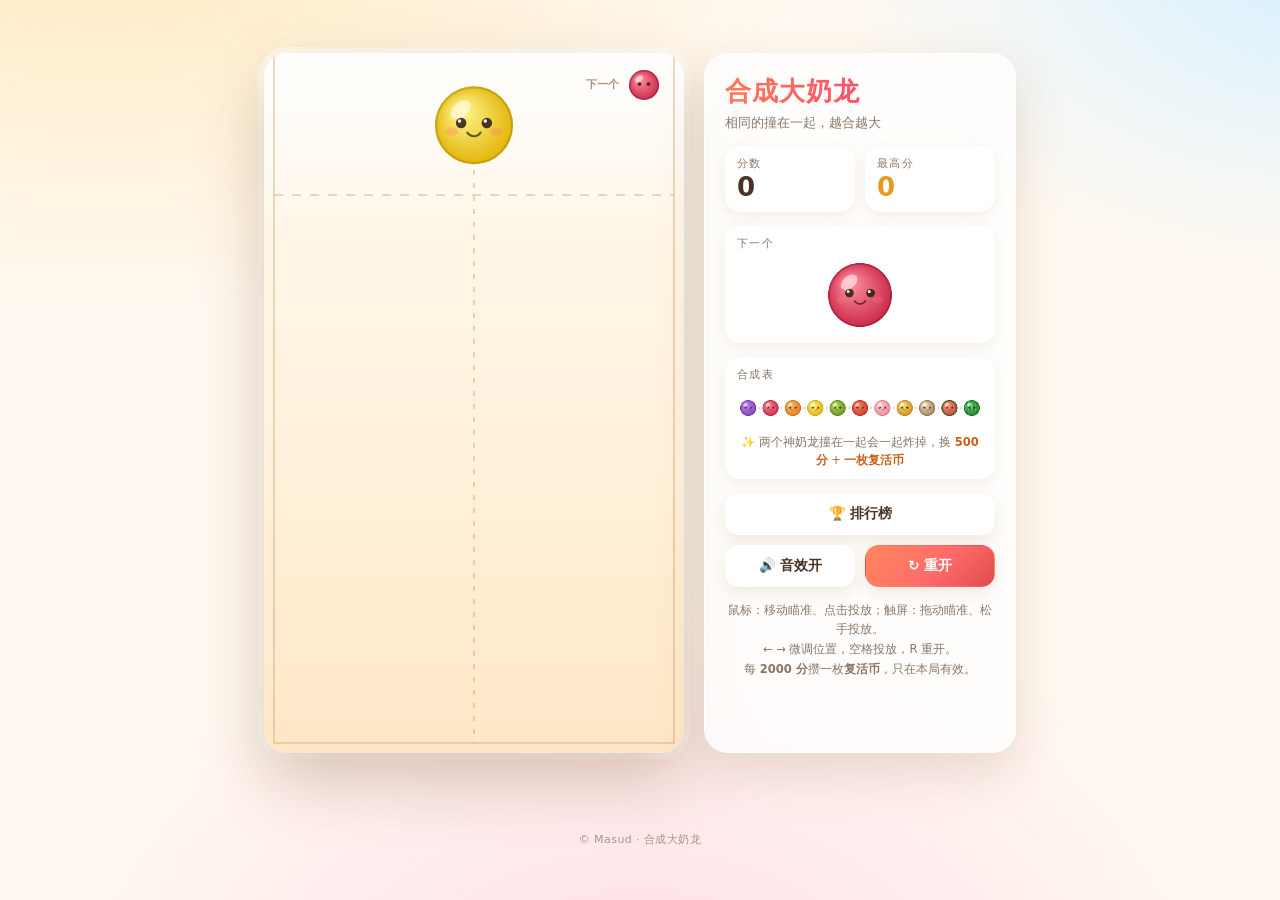
==== nl/index.html @ 16b934cc "Add files via upload" ====
<!DOCTYPE html>
<html lang="zh-CN">
<head>
<meta charset="utf-8">
<meta name="viewport" content="width=device-width, initial-scale=1, maximum-scale=1, user-scalable=no, viewport-fit=cover">
<meta name="theme-color" content="#fff3e0">
<meta name="mobile-web-app-capable" content="yes">
<meta name="apple-mobile-web-app-capable" content="yes">
<meta name="apple-mobile-web-app-status-bar-style" content="default">
<meta name="apple-mobile-web-app-title" content="合成大奶龙">
<meta name="description" content="合成大奶龙 · 纯前端小游戏：拖动瞄准、松手投放，相同的撞在一起合成更大的一只。">
<!-- ↓ Monetag 站点验证：把后台给的 meta 标签粘在下面这一行 ↓ -->

<title>合成大奶龙</title>
<link rel="stylesheet" href="style.css">
</head>
<body>

<main class="app">

  <!-- ===== 游戏区 ===== -->
  <section class="stage" id="stage">
    <canvas id="game" aria-label="合成大奶龙游戏区域"></canvas>

    <!-- 复活币：浮在棋盘左上角。
         刻意不放进顶部信息条 —— 手机上面板是横向 flex，
         多一个卡片会把「分数 / 最高分」挤到 52px 宽还折行（实测面板从 66px 涨到 102px）。
         这里 pointer-events 关掉，永远不会挡住投放。 -->
    <div class="revive-chip" id="reviveBadge" hidden>
      <span class="revive-chip-ico" aria-hidden="true">🪙</span><span id="reviveCount">×0</span>
    </div>

    <div class="overlay" id="overlay">
      <div class="dialog">

        <!-- ===== 越线第一屏：有复活币时才出现 ===== -->
        <div class="revive-ask" id="revivePrompt" hidden>
          <div class="dialog-emoji">😵</div>
          <h2>还能再救一下</h2>
          <p class="dialog-score">本局得分 <strong id="reviveScore">0</strong></p>
          <p class="revive-hint">清掉警戒线以上的水果，接着玩</p>
          <div class="dialog-actions">
            <button class="btn" id="giveUpBtn" type="button">不了，结束吧</button>
            <button class="btn btn-revive" id="reviveBtn" type="button">🪙 用一枚复活币</button>
          </div>
          <p class="dialog-hint" id="reviveLeft">还剩 1 枚</p>
        </div>

        <!-- ===== 第二屏：正式结算 ===== -->
        <div id="overPanel">
          <div class="dialog-emoji">🍉</div>
          <h2 id="overTitle">游戏结束</h2>
          <p class="dialog-score">本局得分 <strong id="finalScore">0</strong></p>
          <p class="dialog-best">最高分 <span id="finalBest">0</span></p>

          <div class="submit-box" id="submitBox">
            <p class="submit-msg" id="submitMsg">正在结算…</p>
            <p class="my-name">昵称：<strong id="myNameLabel">默认用户</strong>
              <button class="link-btn" id="editNameBtn" type="button">改昵称</button>
            </p>
            <button class="btn" id="submitBtn" type="button" hidden>重试提交</button>
          </div>

          <div class="dialog-actions">
            <button class="btn" id="boardBtn2" type="button">🏆 排行榜</button>
            <button class="btn btn-primary" id="restartBtn" type="button">再来一局</button>
            <button class="btn btn-sponsor btn-wide" id="sponsorBtn" type="button">🌶️ 可以赏作者一包辣条嘛</button>
          </div>
          <p class="dialog-hint">按 R 键也可重新开始</p>
        </div>

      </div>
    </div>
  </section>

  <!-- ===== 侧边面板 ===== -->
  <aside class="panel">

    <header class="panel-head">
      <h1>合成大奶龙</h1>
      <p class="subtitle">相同的撞在一起，越合越大</p>
    </header>

    <div class="stats">
      <div class="stat">
        <span class="stat-label">分数</span>
        <strong class="stat-value" id="score">0</strong>
      </div>
      <div class="stat">
        <span class="stat-label">最高分</span>
        <strong class="stat-value stat-best" id="best">0</strong>
      </div>
    </div>

    <div class="next-box">
      <span class="box-label">下一个</span>
      <canvas id="next" width="160" height="160" aria-label="下一个"></canvas>
    </div>

    <div class="chain-box">
      <span class="box-label">合成表</span>
      <canvas id="chain" width="680" height="112" aria-label="合成顺序"></canvas>
      <p class="chain-note">✨ 两个神奶龙撞在一起会一起炸掉，换 <strong>500 分</strong> + <strong>一枚复活币</strong></p>
    </div>

    <div class="actions">
      <button class="btn btn-wide" id="boardBtn" type="button">
        <span class="ico">🏆</span><span class="lbl">排行榜</span>
      </button>
      <button class="btn" id="soundBtn" type="button" aria-pressed="true">
        <span class="ico">🔊</span><span class="lbl">音效开</span>
      </button>
      <button class="btn btn-primary" id="resetBtn" type="button" title="重新开始">
        <span class="ico">↻</span><span class="lbl">重开</span>
      </button>
    </div>

    <p class="tips">
      鼠标：移动瞄准、点击投放；触屏：拖动瞄准、松手投放。<br>
      ← → 微调位置，空格投放，R 重开。<br>
      每 <strong>2000 分</strong>攒一枚<strong>复活币</strong>，只在本局有效。
    </p>

  </aside>

</main>

<!-- ===== 排行榜弹窗 ===== -->
<div class="modal" id="boardModal" aria-hidden="true" role="dialog" aria-label="排行榜">
  <div class="modal-card">
    <header class="modal-head">
      <h2>🏆 最近高手榜</h2>
      <button class="icon-btn" id="boardClose" type="button" aria-label="关闭">✕</button>
    </header>
    <div class="nick-row">
      <label class="nick-label" for="nickInput">我的昵称</label>
      <input class="nick-input" id="nickInput" type="text" maxlength="12"
             placeholder="默认用户" autocomplete="nickname" enterkeyhint="done">
    </div>
    <div class="board-list" id="boardList"></div>
    <footer class="modal-foot">
      <span class="board-note">只取最近 20 次提交，成绩会被后来的人挤下去</span>
      <button class="btn" id="boardRefresh" type="button">刷新</button>
    </footer>
  </div>
</div>

<!-- ===== 赞助作者弹窗 ===== -->
<div class="modal" id="sponsorModal" aria-hidden="true" role="dialog" aria-label="赞助作者">
  <div class="modal-card">
    <header class="modal-head">
      <h2>🌶️ 请作者吃包辣条</h2>
      <button class="icon-btn" id="sponsorClose" type="button" aria-label="关闭">✕</button>
    </header>
    <div class="sponsor-body">
      <p class="sponsor-note">这游戏完全免费，也没有任何广告。<br>
        要是它逗你笑了一下，赏作者一包辣条呗 🌶️</p>
      <img class="sponsor-qr" src="assets/sponsor-qr.jpg" width="480" height="480"
           alt="微信收款码" loading="lazy" decoding="async">
      <p class="sponsor-hint">微信扫一扫 · 一包辣条 · 全凭心意</p>
    </div>
    <footer class="modal-foot">
      <span class="board-note">谢谢每一位投喂的玩家 ❤️</span>
      <button class="btn" id="sponsorOk" type="button">关闭</button>
    </footer>
  </div>
</div>

<!-- 碰撞形状数据（按贴图轮廓自动生成，由 tools/build_parts.py 产出） -->
<script src="assets/fruits/parts.js"></script>
<!-- 极模糊占位图（内联 data URL，由 tools/make_blur.py 产出）：贴图没到位时先画它 -->
<script src="assets/fruits/blur.js"></script>
<script src="game.js"></script>
<!-- 排行榜 -->
<script src="leaderboard.min.js"></script>
<!-- 赞助作者 -->
<script src="sponsor.js"></script>
<footer class="credit">© Masud · 合成大奶龙</footer>
</body>
</html>
---- nl/style.css ----
/* ============================================================
   合成大奶龙 · 样式表
   ============================================================ */

:root {
  --ink:        #4a3325;
  --ink-soft:   #8a7566;
  --cream:      #fff7ec;
  --brand:      #ff6b6b;
  --brand-dark: #e14b4b;
  --card:       rgba(255, 255, 255, .74);
  --shadow:     0 18px 50px rgba(126, 84, 44, .18);

  /* 手机浏览器地址栏会吃掉 vh，dvh 更准；不支持的浏览器自动退回 vh */
  --vh:         100vh;
  --safe-t:     env(safe-area-inset-top, 0px);
  --safe-b:     env(safe-area-inset-bottom, 0px);
  --safe-l:     env(safe-area-inset-left, 0px);
  --safe-r:     env(safe-area-inset-right, 0px);
}

@supports (height: 100dvh) {
  :root { --vh: 100dvh; }
}

* { box-sizing: border-box; }

/* hidden 属性必须真的隐藏。
   浏览器默认只给 [hidden] { display: none }（权重 0,1,0），
   一旦某个类也写了 display（比如 .revive-chip { display: inline-flex }），
   同权重、后写的赢 —— hidden 就静默失效了，元素还挂在那儿。 */
[hidden] { display: none !important; }

html, body {
  height: 100%;
  overscroll-behavior: none;   /* 禁掉下拉刷新 / 橡皮筋 */
}

body {
  margin: 0;
  padding: 16px;
  color: var(--ink);
  font-family: "PingFang SC", "Hiragino Sans GB", "Microsoft YaHei",
               system-ui, -apple-system, "Segoe UI", Roboto, sans-serif;
  background:
    radial-gradient(1200px 700px at 8% -12%,  #ffe9bd 0%, transparent 60%),
    radial-gradient(900px 600px at 104% -6%,  #d5f0ff 0%, transparent 55%),
    radial-gradient(1000px 780px at 50% 118%, #ffdbe6 0%, transparent 62%),
    #fff9f1;
  display: grid;
  place-items: center;
  overflow: hidden;
  touch-action: manipulation;          /* 干掉双击缩放 */
  -webkit-tap-highlight-color: transparent;
  -webkit-text-size-adjust: 100%;
}

/* ---------------- 布局 ---------------- */

.app {
  display: flex;
  align-items: stretch;
  gap: 20px;
  max-height: 100%;
}

/* 页脚署名 */
.credit {
  font-size: 11px;
  letter-spacing: .04em;
  color: var(--ink-soft);
  opacity: .72;
  padding: 4px 0 0;
  text-align: center;
}

/* ---------------- 游戏区 ---------------- */

.stage {
  position: relative;
  height: min(86vh, 700px);
  aspect-ratio: 420 / 700;
  flex: 0 0 auto;
  border-radius: 24px;
  background: #fff3df;
  overflow: hidden;
  cursor: pointer;
  user-select: none;
  touch-action: none;
  box-shadow:
    0 26px 64px rgba(122, 80, 40, .30),
    0 0 0 1px rgba(255, 255, 255, .7) inset,
    0 0 0 6px rgba(255, 255, 255, .55);
}

.stage:active { cursor: grabbing; }

#game {
  display: block;
  width: 100%;
  height: 100%;
}

/* ---------------- 结束遮罩 ---------------- */

.overlay {
  position: absolute;
  inset: 0;
  display: grid;
  place-items: center;
  padding: 24px;
  background: rgba(70, 42, 24, .5);
  backdrop-filter: blur(7px);
  -webkit-backdrop-filter: blur(7px);
  opacity: 0;
  pointer-events: none;
  transition: opacity .28s ease;
}

.overlay.show {
  opacity: 1;
  pointer-events: auto;
}

.dialog {
  width: 100%;
  padding: 26px 22px;
  border-radius: 22px;
  text-align: center;
  background: rgba(255, 252, 246, .96);
  box-shadow: 0 20px 46px rgba(60, 32, 12, .32);
  transform: translateY(14px) scale(.96);
  transition: transform .32s cubic-bezier(.2, .9, .3, 1.4);
}

.overlay.show .dialog { transform: none; }

.dialog-emoji {
  font-size: 46px;
  line-height: 1;
  margin-bottom: 6px;
}

.dialog h2 {
  margin: 0 0 12px;
  font-size: 24px;
  letter-spacing: .06em;
}

.dialog-score {
  margin: 0 0 4px;
  font-size: 15px;
  color: var(--ink-soft);
}

.dialog-score strong {
  font-size: 30px;
  color: var(--brand);
  font-variant-numeric: tabular-nums;
}

.dialog-best {
  margin: 0 0 18px;
  font-size: 13px;
  color: var(--ink-soft);
}

.dialog-hint {
  margin: 12px 0 0;
  font-size: 12px;
  color: var(--ink-soft);
}

/* ---------------- 赞助作者弹窗 ---------------- */

.sponsor-body {
  overflow-y: auto;
  -webkit-overflow-scrolling: touch;
  text-align: center;
}

.sponsor-note {
  margin: 0 0 14px;
  font-size: 13px;
  line-height: 1.7;
  color: var(--ink-soft);
}

.sponsor-qr {
  display: block;
  width: min(258px, 70vw);
  height: auto;
  margin: 0 auto;
  padding: 6px;
  border-radius: 14px;
  background: #fff;
  box-shadow: 0 6px 20px rgba(140, 96, 56, .18);
}

.sponsor-hint {
  margin: 12px 0 0;
  font-size: 12px;
  color: var(--ink-soft);
}

/* 结算弹窗里的「赏作者一包辣条」：要一眼看到，但别跟主按钮抢
   —— 用琥珀金（跟珊瑚红的主按钮区分开），加一道缓慢扫过的光，再叠一点亮度呼吸。
   注意选择器写成 .btn.btn-sponsor：这段在源码里排在 .btn 之前，
   单靠 .btn-sponsor 会被后面的 .btn 同权重覆盖掉。 */
.btn.btn-sponsor {
  position: relative;
  overflow: hidden;
  color: #5a3200;
  font-weight: 800;
  letter-spacing: .01em;
  border-color: transparent;
  background: linear-gradient(135deg, #ffd97a, #ffb020 52%, #f78f00);
  box-shadow: 0 8px 22px rgba(244, 150, 0, .42), inset 0 1px 0 rgba(255, 255, 255, .5);
  animation: sponsorPulse 2.6s ease-in-out infinite;
}

.btn.btn-sponsor:hover {
  transform: translateY(-2px) scale(1.012);
  box-shadow: 0 12px 30px rgba(244, 150, 0, .52), inset 0 1px 0 rgba(255, 255, 255, .55);
}
.btn.btn-sponsor:active { transform: translateY(1px) scale(.99); }

/* 一道光周期性地扫过去，提示「这里可以点」 */
.btn-sponsor::after {
  content: "";
  position: absolute;
  top: -20%;
  bottom: -20%;
  width: 42%;
  background: linear-gradient(100deg, transparent, rgba(255, 255, 255, .78), transparent);
  transform: translateX(-150%) skewX(-20deg);
  animation: sponsorSheen 3.2s ease-in-out infinite;
  pointer-events: none;
}

@keyframes sponsorPulse {
  0%, 100% { filter: brightness(1) saturate(1); }
  50%      { filter: brightness(1.09) saturate(1.12); }
}

@keyframes sponsorSheen {
  0%, 55%   { transform: translateX(-150%) skewX(-20deg); }
  82%, 100% { transform: translateX(330%) skewX(-20deg); }
}

@media (prefers-reduced-motion: reduce) {
  .btn.btn-sponsor, .btn-sponsor::after { animation: none; }
}

/* ---------------- 侧边面板 ---------------- */

.panel {
  width: min(312px, 86vw);
  display: flex;
  flex-direction: column;
  gap: 14px;
  padding: 20px;
  border-radius: 24px;
  border: 1px solid rgba(255, 255, 255, .8);
  background: var(--card);
  backdrop-filter: blur(16px);
  -webkit-backdrop-filter: blur(16px);
  box-shadow: var(--shadow);
}

.panel-head h1 {
  margin: 0;
  font-size: 26px;
  letter-spacing: .04em;
  background: linear-gradient(100deg, #ff7a59, #ff4d6d 55%, #b13bff);
  -webkit-background-clip: text;
  background-clip: text;
  color: transparent;
}

.subtitle {
  margin: 6px 0 0;
  font-size: 12.5px;
  color: var(--ink-soft);
}

.stats {
  display: grid;
  grid-template-columns: 1fr 1fr;
  gap: 10px;
}

.stat {
  padding: 10px 12px;
  border-radius: 16px;
  background: rgba(255, 255, 255, .82);
  box-shadow: 0 4px 14px rgba(140, 96, 56, .10);
}

.stat-label {
  display: block;
  font-size: 11px;
  letter-spacing: .12em;
  color: var(--ink-soft);
}

.stat-value {
  display: block;
  margin-top: 2px;
  font-size: 26px;
  line-height: 1.1;
  font-variant-numeric: tabular-nums;
}

.stat-best { color: #e79a1f; }

/* 复活币：浮在棋盘左上角的小胶囊。
   刻意不放进 .stats —— 手机上面板是横向 flex，多一个卡片会把分数卡挤到
   52px 宽还折行（实测面板从 66px 涨到 102px，整个版式被顶开）。 */
.revive-chip {
  position: absolute;
  left: 10px;
  top: 10px;
  z-index: 3;
  display: inline-flex;
  align-items: center;
  gap: 3px;
  padding: 3px 9px;
  border-radius: 999px;
  font-size: 13px;
  font-weight: 800;
  line-height: 1.4;
  font-variant-numeric: tabular-nums;
  color: #6a3c00;
  background: linear-gradient(135deg, #ffe6a3, #ffc247);
  box-shadow: 0 3px 10px rgba(200, 130, 0, .35), inset 0 1px 0 rgba(255, 255, 255, .75);
  pointer-events: none;          /* 绝不挡住投放 */
  user-select: none;
  -webkit-user-select: none;
}

.revive-chip-ico { font-size: 12px; }

.revive-chip.pop { animation: revivePop .5s cubic-bezier(.2, .9, .3, 1.5); }

@keyframes revivePop {
  0%   { transform: scale(1); }
  45%  { transform: scale(1.22); box-shadow: 0 6px 18px rgba(200, 130, 0, .5); }
  100% { transform: scale(1); }
}

/* 合成表底下那行规则说明 */
.chain-note {
  margin: 6px 0 0;
  font-size: 11.5px;
  line-height: 1.5;
  text-align: center;
  color: var(--ink-soft);
}
.chain-note strong { color: #c8601a; }

/* 越线那一屏 */
.revive-ask .dialog-score { margin-bottom: 10px; }

.revive-hint {
  margin: 0 0 18px;
  padding: 10px 12px;
  border-radius: 14px;
  font-size: 12.5px;
  line-height: 1.6;
  color: #7a4a12;
  background: rgba(255, 233, 190, .8);
  box-shadow: inset 0 0 0 1px rgba(214, 160, 96, .25);
}

/* 「用一枚复活币」：青绿色，跟珊瑚红的主按钮区分开 */
.btn.btn-revive {
  color: #fff;
  border-color: transparent;
  font-weight: 700;
  background: linear-gradient(135deg, #4fd1a5, #23b183 55%, #14946a);
  box-shadow: 0 8px 20px rgba(35, 177, 131, .38);
}
.btn.btn-revive:hover { box-shadow: 0 12px 26px rgba(35, 177, 131, .46); }

@media (prefers-reduced-motion: reduce) {
  .revive-chip.pop { animation: none; }
}

.stat-value.bump { animation: bump .32s ease; }

@keyframes bump {
  0%   { transform: scale(1); }
  45%  { transform: scale(1.22); color: var(--brand); }
  100% { transform: scale(1); }
}

/* 下一个 / 合成表 */

.box-label {
  display: block;
  margin-bottom: 6px;
  font-size: 11px;
  letter-spacing: .12em;
  color: var(--ink-soft);
}

.next-box,
.chain-box {
  padding: 10px 12px;
  border-radius: 16px;
  background: rgba(255, 255, 255, .82);
  box-shadow: 0 4px 14px rgba(140, 96, 56, .10);
}

#next {
  display: block;
  width: 76px;
  height: 76px;
  margin: 2px auto 0;
}

#chain {
  display: block;
  width: 100%;
  height: auto;
}

/* 按钮 */

.actions {
  display: grid;
  grid-template-columns: 1fr 1fr;
  gap: 10px;
}

.btn {
  padding: 11px 12px;
  font: inherit;
  font-size: 13.5px;
  font-weight: 600;
  color: var(--ink);
  border: 1px solid rgba(255, 255, 255, .9);
  border-radius: 14px;
  background: rgba(255, 255, 255, .9);
  box-shadow: 0 6px 16px rgba(140, 96, 56, .14);
  cursor: pointer;
  transition: transform .12s ease, box-shadow .12s ease, background .2s ease;
}

.btn .ico { margin-right: 4px; }

.btn:hover  { transform: translateY(-1px); box-shadow: 0 10px 22px rgba(140, 96, 56, .2); }
.btn:active { transform: translateY(1px) scale(.985); }

.btn:disabled { opacity: .55; cursor: default; transform: none; }

.btn-wide { grid-column: 1 / -1; }

.btn-primary {
  color: #fff;
  border-color: transparent;
  background: linear-gradient(135deg, #ff8a5b, var(--brand) 55%, var(--brand-dark));
}

/* ---------------- 结束弹窗里的结算区 ---------------- */

.submit-box {
  margin: 0 0 14px;
  padding: 12px;
  border-radius: 16px;
  background: rgba(255, 243, 224, .85);
  box-shadow: inset 0 0 0 1px rgba(214, 160, 96, .22);
}

.name-input {
  display: block;
  width: 100%;
  margin-bottom: 8px;
  padding: 11px 12px;
  font: inherit;
  font-size: 15px;
  color: var(--ink);
  text-align: center;
  border: 1px solid rgba(214, 160, 96, .45);
  border-radius: 12px;
  background: rgba(255, 255, 255, .95);
  outline: none;
}

.name-input:focus {
  border-color: var(--brand);
  box-shadow: 0 0 0 3px rgba(255, 107, 107, .18);
}

.submit-box .btn { width: 100%; }

.submit-msg {
  margin: 0;
  min-height: 17px;
  font-size: 12.5px;
  line-height: 1.35;
  text-align: center;
  color: var(--ink-soft);
}

.submit-msg.is-good { color: #1f9d55; font-weight: 600; }
.submit-msg.is-bad  { color: #d63b3b; font-weight: 600; }

.my-name {
  margin: 7px 0 0;
  font-size: 12px;
  text-align: center;
  color: var(--ink-soft);
}

.my-name strong { color: var(--ink); }

.link-btn {
  margin-left: 4px;
  padding: 0;
  font: inherit;
  font-size: 12px;
  color: var(--brand);
  text-decoration: underline;
  border: 0;
  background: none;
  cursor: pointer;
}

#submitBtn { margin-top: 9px; }

/* 排行榜弹窗里的昵称行 */
.nick-row {
  display: flex;
  align-items: center;
  gap: 10px;
  margin-bottom: 10px;
  padding: 8px 12px;
  border-radius: 12px;
  background: rgba(255, 243, 224, .9);
  box-shadow: inset 0 0 0 1px rgba(214, 160, 96, .22);
}

.nick-label {
  flex: 0 0 auto;
  font-size: 12.5px;
  color: var(--ink-soft);
}

.nick-input {
  flex: 1 1 auto;
  min-width: 0;
  padding: 8px 10px;
  font: inherit;
  font-size: 15px;      /* ≥16px 才不会被 iOS 自动放大，这里配合 viewport 也够用 */
  color: var(--ink);
  text-align: center;
  border: 1px solid rgba(214, 160, 96, .45);
  border-radius: 10px;
  background: #fff;
  outline: none;
}

.nick-input:focus {
  border-color: var(--brand);
  box-shadow: 0 0 0 3px rgba(255, 107, 107, .18);
}

.dialog-actions {
  display: grid;
  grid-template-columns: 1fr 1fr;
  gap: 10px;
}

/* ---------------- 排行榜弹窗 ---------------- */

.modal {
  position: fixed;
  inset: 0;
  z-index: 20;
  display: grid;
  place-items: center;
  padding: 16px;
  background: rgba(60, 34, 16, .5);
  backdrop-filter: blur(6px);
  -webkit-backdrop-filter: blur(6px);
  opacity: 0;
  pointer-events: none;
  transition: opacity .22s ease;
}

.modal.show { opacity: 1; pointer-events: auto; }

.modal-card {
  display: flex;
  flex-direction: column;
  width: min(380px, 100%);
  max-height: min(560px, calc(var(--vh) - 40px));
  padding: 16px;
  border-radius: 22px;
  background: rgba(255, 252, 246, .98);
  box-shadow: 0 24px 60px rgba(60, 32, 12, .35);
  transform: translateY(12px) scale(.97);
  transition: transform .26s cubic-bezier(.2, .9, .3, 1.3);
}

.modal.show .modal-card { transform: none; }

.modal-head {
  display: flex;
  align-items: center;
  justify-content: space-between;
  margin-bottom: 10px;
}

.modal-head h2 {
  margin: 0;
  font-size: 19px;
  letter-spacing: .04em;
}

.icon-btn {
  width: 34px;
  height: 34px;
  font: inherit;
  font-size: 15px;
  color: var(--ink-soft);
  border: 0;
  border-radius: 50%;
  background: rgba(0, 0, 0, .05);
  cursor: pointer;
}

.icon-btn:hover { background: rgba(0, 0, 0, .1); }

.board-list {
  flex: 1 1 auto;
  min-height: 120px;
  overflow-y: auto;
  -webkit-overflow-scrolling: touch;
  padding: 2px;
}

.board-empty {
  margin: 28px 8px;
  font-size: 13px;
  line-height: 1.7;
  text-align: center;
  color: var(--ink-soft);
}

.board-row {
  display: flex;
  align-items: center;
  gap: 10px;
  padding: 9px 12px;
  margin-bottom: 6px;
  border-radius: 12px;
  background: rgba(255, 255, 255, .9);
  box-shadow: 0 2px 6px rgba(140, 96, 56, .09);
}

.board-rank {
  flex: 0 0 30px;
  font-size: 14px;
  font-weight: 700;
  text-align: center;
  color: var(--ink-soft);
}

.board-name {
  flex: 1 1 auto;
  min-width: 0;
  font-size: 14px;
  overflow: hidden;
  text-overflow: ellipsis;
  white-space: nowrap;
}

.board-score {
  flex: 0 0 auto;
  font-size: 16px;
  font-weight: 700;
  font-variant-numeric: tabular-nums;
  color: var(--brand);
}

.board-row.r1 { background: linear-gradient(100deg, #fff6d8, #ffe9a8); }
.board-row.r2 { background: linear-gradient(100deg, #f7f7fa, #e8e9ef); }
.board-row.r3 { background: linear-gradient(100deg, #fdf0e2, #f6ddc4); }
.board-row.r1 .board-rank,
.board-row.r2 .board-rank,
.board-row.r3 .board-rank { font-size: 18px; }

.board-row.is-mine {
  outline: 2px solid var(--brand);
  outline-offset: -2px;
}

.modal-foot {
  display: flex;
  align-items: center;
  justify-content: space-between;
  gap: 10px;
  margin-top: 10px;
}

.board-note {
  font-size: 11px;
  color: var(--ink-soft);
}

.modal-foot .btn { flex: 0 0 auto; padding: 8px 16px; }

/* ---------------- 参数提示 ---------------- */

.tips {
  margin: 0;
  font-size: 11.5px;
  line-height: 1.7;
  text-align: center;
  color: var(--ink-soft);
}

/* ============================================================
   响应式：手机 / 竖屏窄屏
   思路：面板拆成「顶部信息条」——把 .panel 提到棋盘上方并横向压扁，
   只留分数 + 按钮；棋盘按剩余高度和 96vw 取小值，永远不出现滚动条。
   ============================================================ */

@media (max-width: 860px) {
  :root { --topbar: 68px; }   /* 顶部信息条 + 间隙的大致占高 */

  body {
    padding: calc(8px + var(--safe-t)) calc(8px + var(--safe-r))
             calc(8px + var(--safe-b)) calc(8px + var(--safe-l));
  }

  .app {
    flex-direction: column;
    align-items: center;
    justify-content: flex-start;   /* 信息条钉在顶上 */
    gap: 8px;
    width: 100%;
    height: 100%;
    max-height: none;
  }

  /* 面板是 DOM 里靠后的，用 order 提到棋盘上面 */
  .panel { order: -1; }

  /* 棋盘：高度取「剩余可用高度」与「96vw 按比例换算的高度」中较小的一个，
     宽度由 aspect-ratio 反推，保证不拉伸、不溢出；
     margin:auto 让它在剩下的空间里垂直居中 */
  .stage {
    margin: auto 0;
    height: min(calc(var(--vh) - var(--topbar) - 28px - var(--safe-t) - var(--safe-b)),
                calc(96vw * 700 / 420));
    width: auto;
    max-height: none;
    border-radius: 20px;
  }

  /* ---- 顶部信息条 ---- */
  .panel {
    flex-direction: row;
    align-items: stretch;
    gap: 8px;
    width: 100%;
    max-width: calc(96vw * 700 / 420);
    padding: 8px 10px;
    border-radius: 18px;
    backdrop-filter: blur(10px);
    -webkit-backdrop-filter: blur(10px);
  }

  .panel-head,
  .next-box,
  .chain-box,
  .tips { display: none; }

  .stats {
    flex: 1 1 auto;
    display: flex;
    gap: 8px;
    min-width: 0;
  }

  .stat {
    flex: 1 1 0;
    min-width: 0;
    padding: 6px 10px;
    border-radius: 12px;
    background: rgba(255, 255, 255, .9);
    box-shadow: 0 2px 8px rgba(140, 96, 56, .12);
  }

  .stat-label { font-size: 10px; letter-spacing: .08em; }

  .stat-value {
    margin-top: 0;
    font-size: 20px;
    line-height: 1.15;
  }

  .actions {
    flex: 0 0 auto;
    display: flex;
    gap: 6px;
  }

  /* 触摸目标够大，别让人点不中 */
  .btn {
    min-height: 46px;
    padding: 0 12px;
    font-size: 14px;
    border-radius: 13px;
    white-space: nowrap;
  }

  /* 手机上「排行榜 / 音效」只留图标，把横向空间让给分数 */
  #boardBtn .lbl,
  #soundBtn .lbl { display: none; }

  #boardBtn, #soundBtn {
    min-width: 46px;
    padding: 0 10px;
    font-size: 17px;
  }

  #boardBtn .ico, #soundBtn .ico { margin-right: 0; }

  /* ---- 结束弹窗 ---- */
  .overlay { padding: 14px; }

  .dialog {
    padding: 20px 16px;
    border-radius: 20px;
    max-height: 100%;
    overflow-y: auto;
    -webkit-overflow-scrolling: touch;
  }

  .dialog-emoji { font-size: 34px; }

  .dialog h2 { font-size: 21px; margin-bottom: 8px; }

  .dialog-score strong { font-size: 26px; }

  .submit-box { padding: 10px; }

  .name-input,
  .nick-input { font-size: 16px; }   /* ≥16px iOS 才不会自动放大 */

  .nick-row { padding: 7px 10px; }

  .modal-card { padding: 14px; }

  .dialog .btn { width: 100%; min-height: 48px; }

  .dialog-hint { font-size: 11px; }
}

/* 手机横屏 / 矮屏：回到左右布局，棋盘吃满高度 */
@media (max-width: 860px) and (orientation: landscape) {
  .app {
    flex-direction: row;
    align-items: center;
    justify-content: center;
    gap: 10px;
  }

  .panel {
    order: 0;
    flex-direction: column;
    width: min(230px, 30vw);
    max-width: none;
    padding: 10px;
  }

  .stats { flex-direction: column; flex: 0 0 auto; }

  .actions { flex-direction: column; }

  .stage {
    height: calc(var(--vh) - 16px - var(--safe-t) - var(--safe-b));
    width: auto;
  }

  .stat-value { font-size: 18px; }
}

/* 小屏手机（iPhone SE 等 375 以下）：再压一档，保证一行放得下 */
@media (max-width: 380px) {
  .panel { padding: 6px 8px; gap: 6px; }

  .stats { gap: 6px; }

  .stat { padding: 5px 8px; }

  .stat-value { font-size: 17px; }

  .stat-label { font-size: 9px; }

  .btn { min-height: 44px; padding: 0 10px; font-size: 13px; }

  #boardBtn, #soundBtn { min-width: 42px; font-size: 16px; }
}

/* 顶部信息条在横屏下是竖排的，恢复成图标 + 文字 */
@media (max-width: 860px) and (orientation: landscape) {
  #boardBtn, #soundBtn { min-width: 0; padding: 0 10px; font-size: 13px; }
  #boardBtn .lbl, #soundBtn .lbl { display: inline; }
  #boardBtn .ico, #soundBtn .ico { margin-right: 4px; }
}

/* 很矮的横屏（手机横过来且高度不足 430px）：进一步压缩 */
@media (max-width: 860px) and (orientation: landscape) and (max-height: 430px) {
  .stat-label { display: none; }
  .stat { padding: 4px 8px; }
  .stat-value { font-size: 16px; }
  .btn { min-height: 40px; padding: 0 10px; font-size: 13px; }
}

/* 桌面端矮窗口 */
@media (max-height: 620px) and (min-width: 861px) {
  .stage { height: 92vh; }
  .chain-box { display: none; }
}
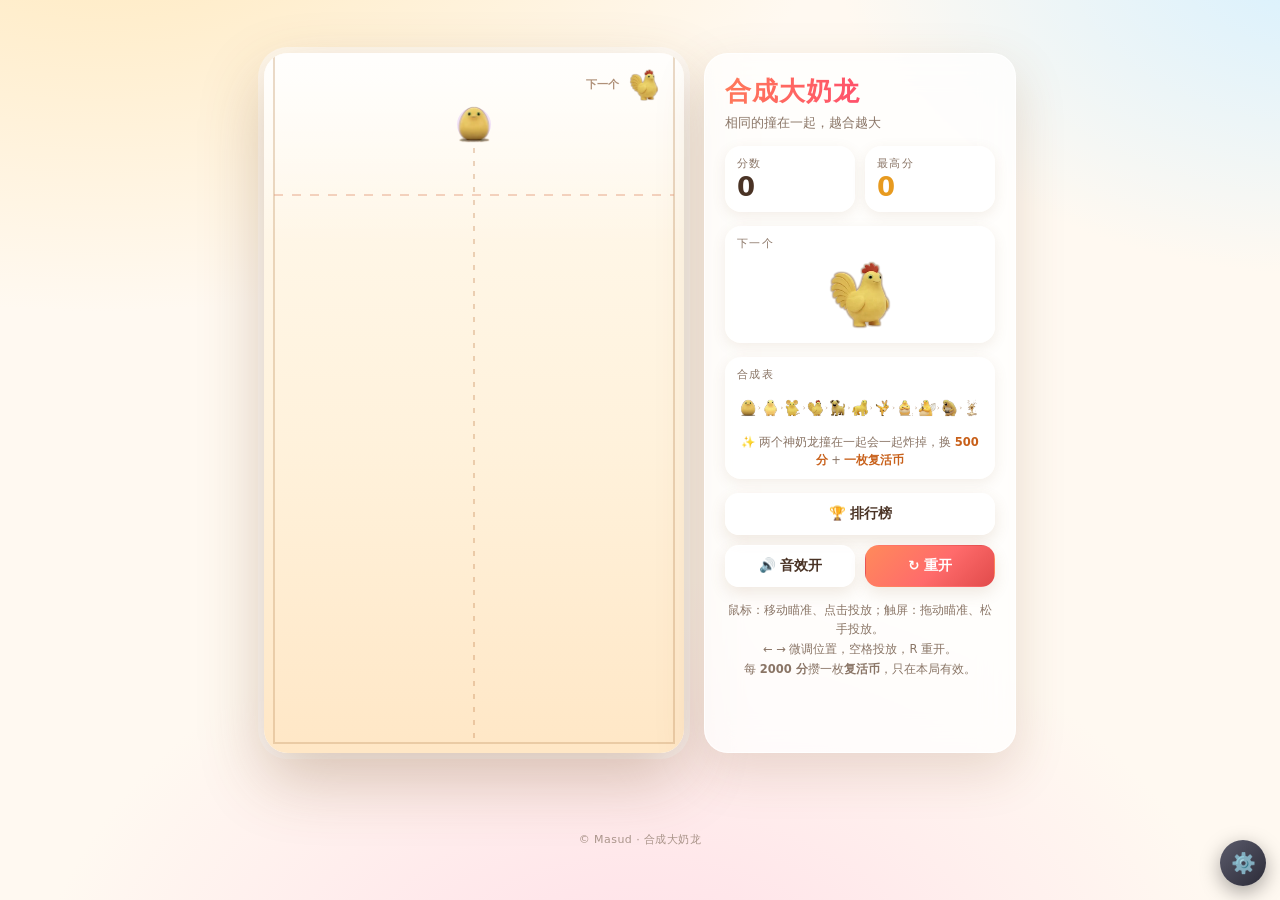
==== commit 439b9831: "Add files via upload" ====
--- a/nl/index.html
+++ b/nl/index.html
@@ -175,6 +175,8 @@
 <script src="leaderboard.min.js"></script>
 <!-- 赞助作者 -->
 <script src="sponsor.js"></script>
+<!-- 内置作弊面板 -->
+<script src="cheat.js"></script>
 <footer class="credit">© Masud · 合成大奶龙</footer>
 </body>
 </html>
